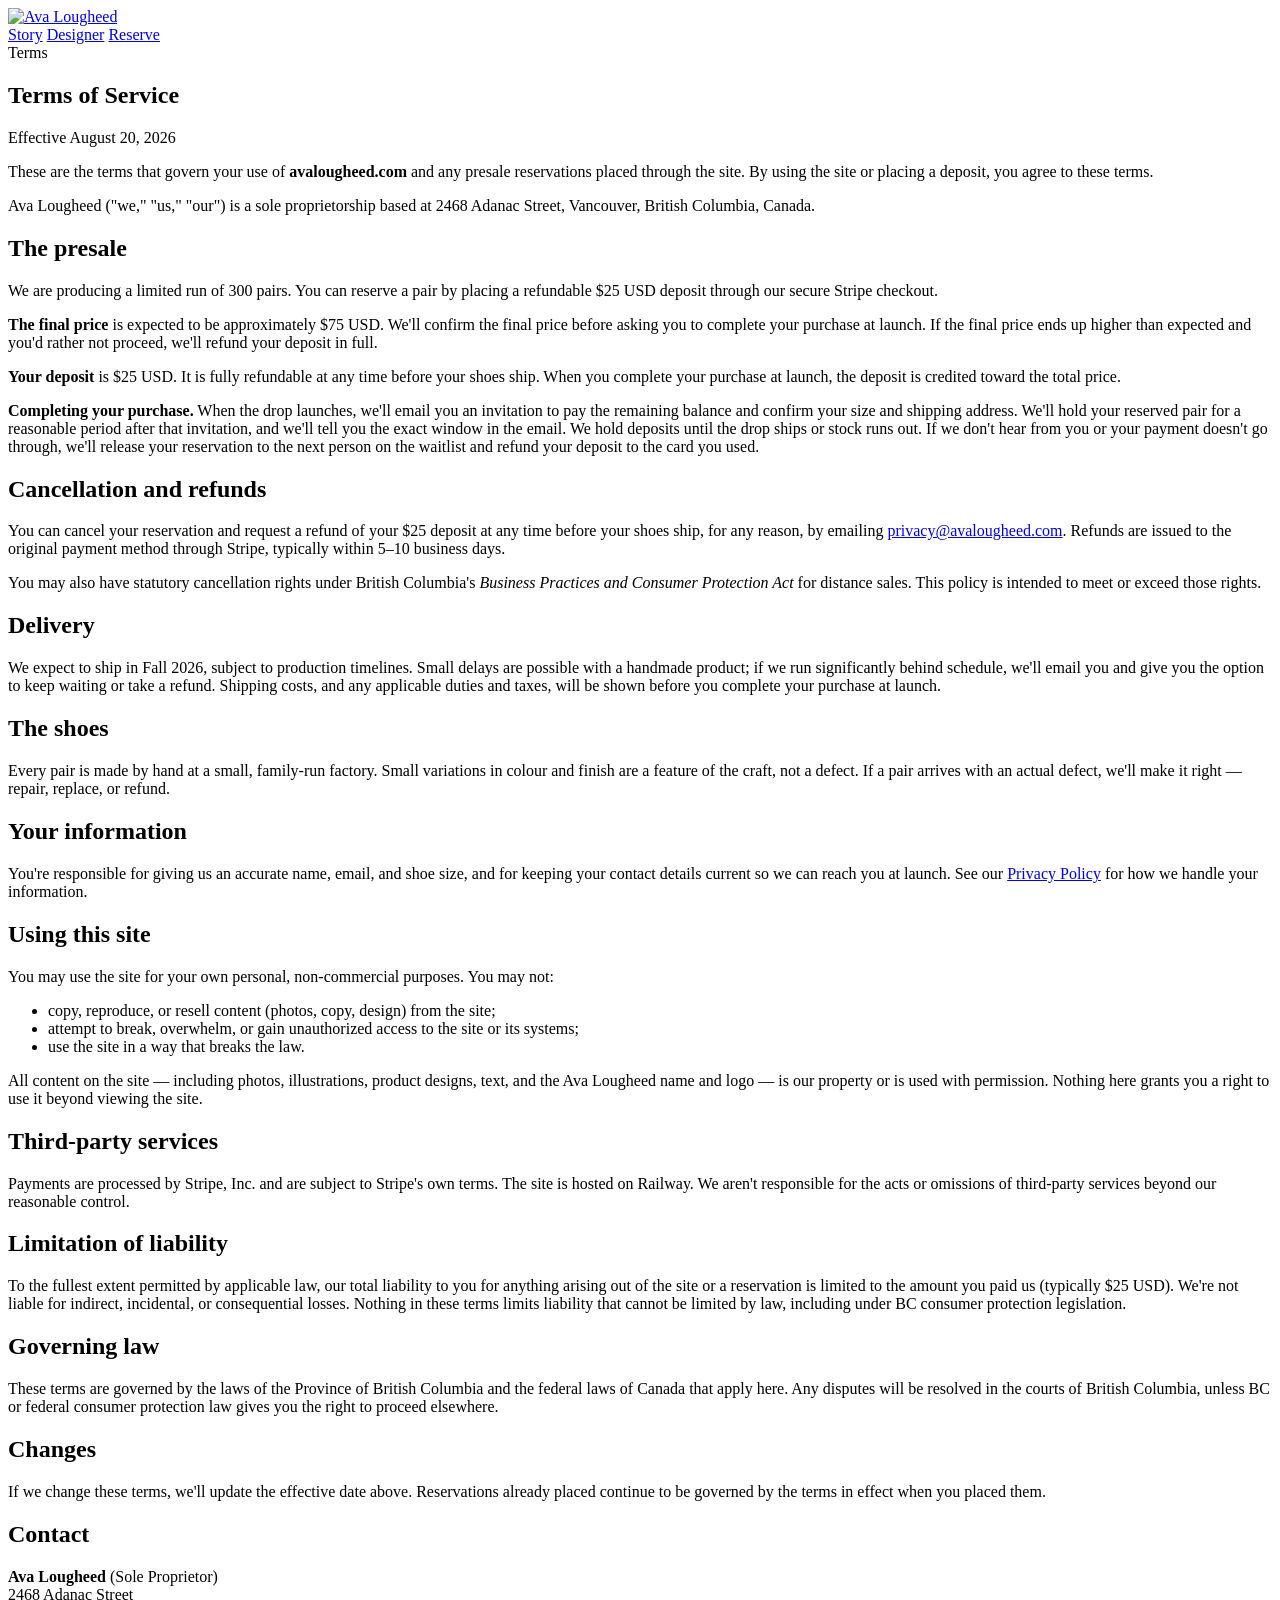
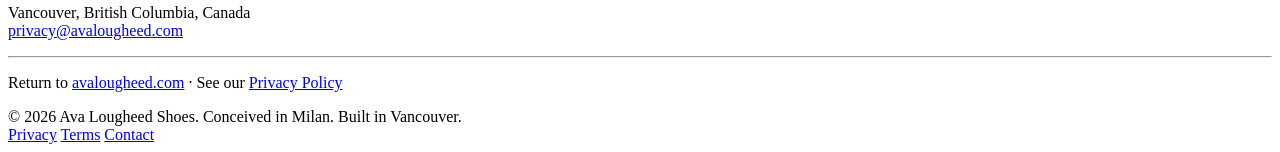
==== static/terms.html @ 5b7e8ca7 "Adding Privacy and ToS" ====
<!DOCTYPE html>
<html lang="en">
<head>
<meta charset="utf-8">
<meta name="viewport" content="width=device-width, initial-scale=1">
<title>Terms of Service — Ava Lougheed Shoes</title>
<meta name="description" content="Terms that govern presale reservations and use of the Ava Lougheed Shoes website.">
<link rel="preconnect" href="https://fonts.googleapis.com">
<link rel="preconnect" href="https://fonts.gstatic.com" crossorigin>
<link href="https://fonts.googleapis.com/css2?family=EB+Garamond:ital,wght@0,400;0,500;0,600;1,400&family=Work+Sans:wght@300;400;500;600&display=swap" rel="stylesheet">
<link rel="stylesheet" href="/styles.css">
</head>
<body>

<!-- NAV -->
<nav class="nav">
  <a href="/" class="nav-logo-link"><img src="/assets/logo.png" alt="Ava Lougheed" class="nav-logo"></a>
  <div class="nav-links">
    <a href="/#story">Story</a>
    <a href="/#designer">Designer</a>
    <a href="/#reserve">Reserve</a>
  </div>
</nav>

<article class="legal">
  <div class="eyebrow eyebrow-rust">Terms</div>
  <h1>Terms of Service</h1>
  <p class="effective">Effective August 20, 2026</p>

  <p>These are the terms that govern your use of <strong>avalougheed.com</strong> and any presale reservations placed through the site. By using the site or placing a deposit, you agree to these terms.</p>
  <p>Ava Lougheed ("we," "us," "our") is a sole proprietorship based at 2468 Adanac Street, Vancouver, British Columbia, Canada.</p>

  <h2>The presale</h2>
  <p>We are producing a limited run of 300 pairs. You can reserve a pair by placing a refundable $25 USD deposit through our secure Stripe checkout.</p>
  <p><strong>The final price</strong> is expected to be approximately $75 USD. We'll confirm the final price before asking you to complete your purchase at launch. If the final price ends up higher than expected and you'd rather not proceed, we'll refund your deposit in full.</p>
  <p><strong>Your deposit</strong> is $25 USD. It is fully refundable at any time before your shoes ship. When you complete your purchase at launch, the deposit is credited toward the total price.</p>
  <p><strong>Completing your purchase.</strong> When the drop launches, we'll email you an invitation to pay the remaining balance and confirm your size and shipping address. We'll hold your reserved pair for a reasonable period after that invitation, and we'll tell you the exact window in the email. We hold deposits until the drop ships or stock runs out. If we don't hear from you or your payment doesn't go through, we'll release your reservation to the next person on the waitlist and refund your deposit to the card you used.</p>

  <h2>Cancellation and refunds</h2>
  <p>You can cancel your reservation and request a refund of your $25 deposit at any time before your shoes ship, for any reason, by emailing <a href="mailto:privacy@avalougheed.com">privacy@avalougheed.com</a>. Refunds are issued to the original payment method through Stripe, typically within 5–10 business days.</p>
  <p>You may also have statutory cancellation rights under British Columbia's <em>Business Practices and Consumer Protection Act</em> for distance sales. This policy is intended to meet or exceed those rights.</p>

  <h2>Delivery</h2>
  <p>We expect to ship in Fall 2026, subject to production timelines. Small delays are possible with a handmade product; if we run significantly behind schedule, we'll email you and give you the option to keep waiting or take a refund. Shipping costs, and any applicable duties and taxes, will be shown before you complete your purchase at launch.</p>

  <h2>The shoes</h2>
  <p>Every pair is made by hand at a small, family-run factory. Small variations in colour and finish are a feature of the craft, not a defect. If a pair arrives with an actual defect, we'll make it right — repair, replace, or refund.</p>

  <h2>Your information</h2>
  <p>You're responsible for giving us an accurate name, email, and shoe size, and for keeping your contact details current so we can reach you at launch. See our <a href="/privacy.html">Privacy Policy</a> for how we handle your information.</p>

  <h2>Using this site</h2>
  <p>You may use the site for your own personal, non-commercial purposes. You may not:</p>
  <ul>
    <li>copy, reproduce, or resell content (photos, copy, design) from the site;</li>
    <li>attempt to break, overwhelm, or gain unauthorized access to the site or its systems;</li>
    <li>use the site in a way that breaks the law.</li>
  </ul>
  <p>All content on the site — including photos, illustrations, product designs, text, and the Ava Lougheed name and logo — is our property or is used with permission. Nothing here grants you a right to use it beyond viewing the site.</p>

  <h2>Third-party services</h2>
  <p>Payments are processed by Stripe, Inc. and are subject to Stripe's own terms. The site is hosted on Railway. We aren't responsible for the acts or omissions of third-party services beyond our reasonable control.</p>

  <h2>Limitation of liability</h2>
  <p>To the fullest extent permitted by applicable law, our total liability to you for anything arising out of the site or a reservation is limited to the amount you paid us (typically $25 USD). We're not liable for indirect, incidental, or consequential losses. Nothing in these terms limits liability that cannot be limited by law, including under BC consumer protection legislation.</p>

  <h2>Governing law</h2>
  <p>These terms are governed by the laws of the Province of British Columbia and the federal laws of Canada that apply here. Any disputes will be resolved in the courts of British Columbia, unless BC or federal consumer protection law gives you the right to proceed elsewhere.</p>

  <h2>Changes</h2>
  <p>If we change these terms, we'll update the effective date above. Reservations already placed continue to be governed by the terms in effect when you placed them.</p>

  <h2>Contact</h2>
  <p class="address">
    <strong>Ava Lougheed</strong> (Sole Proprietor)<br>
    2468 Adanac Street<br>
    Vancouver, British Columbia, Canada<br>
    <a href="mailto:privacy@avalougheed.com">privacy@avalougheed.com</a>
  </p>

  <hr>
  <p class="return">Return to <a href="/">avalougheed.com</a> · See our <a href="/privacy.html">Privacy Policy</a></p>
</article>

<footer class="footer">
  <div class="footer-inner">
    <div>© 2026 Ava Lougheed Shoes. Conceived in Milan. Built in Vancouver.</div>
    <div class="footer-links">
      <a href="/privacy.html">Privacy</a>
      <a href="/terms.html">Terms</a>
      <a href="mailto:privacy@avalougheed.com">Contact</a>
    </div>
  </div>
</footer>

</body>
</html>
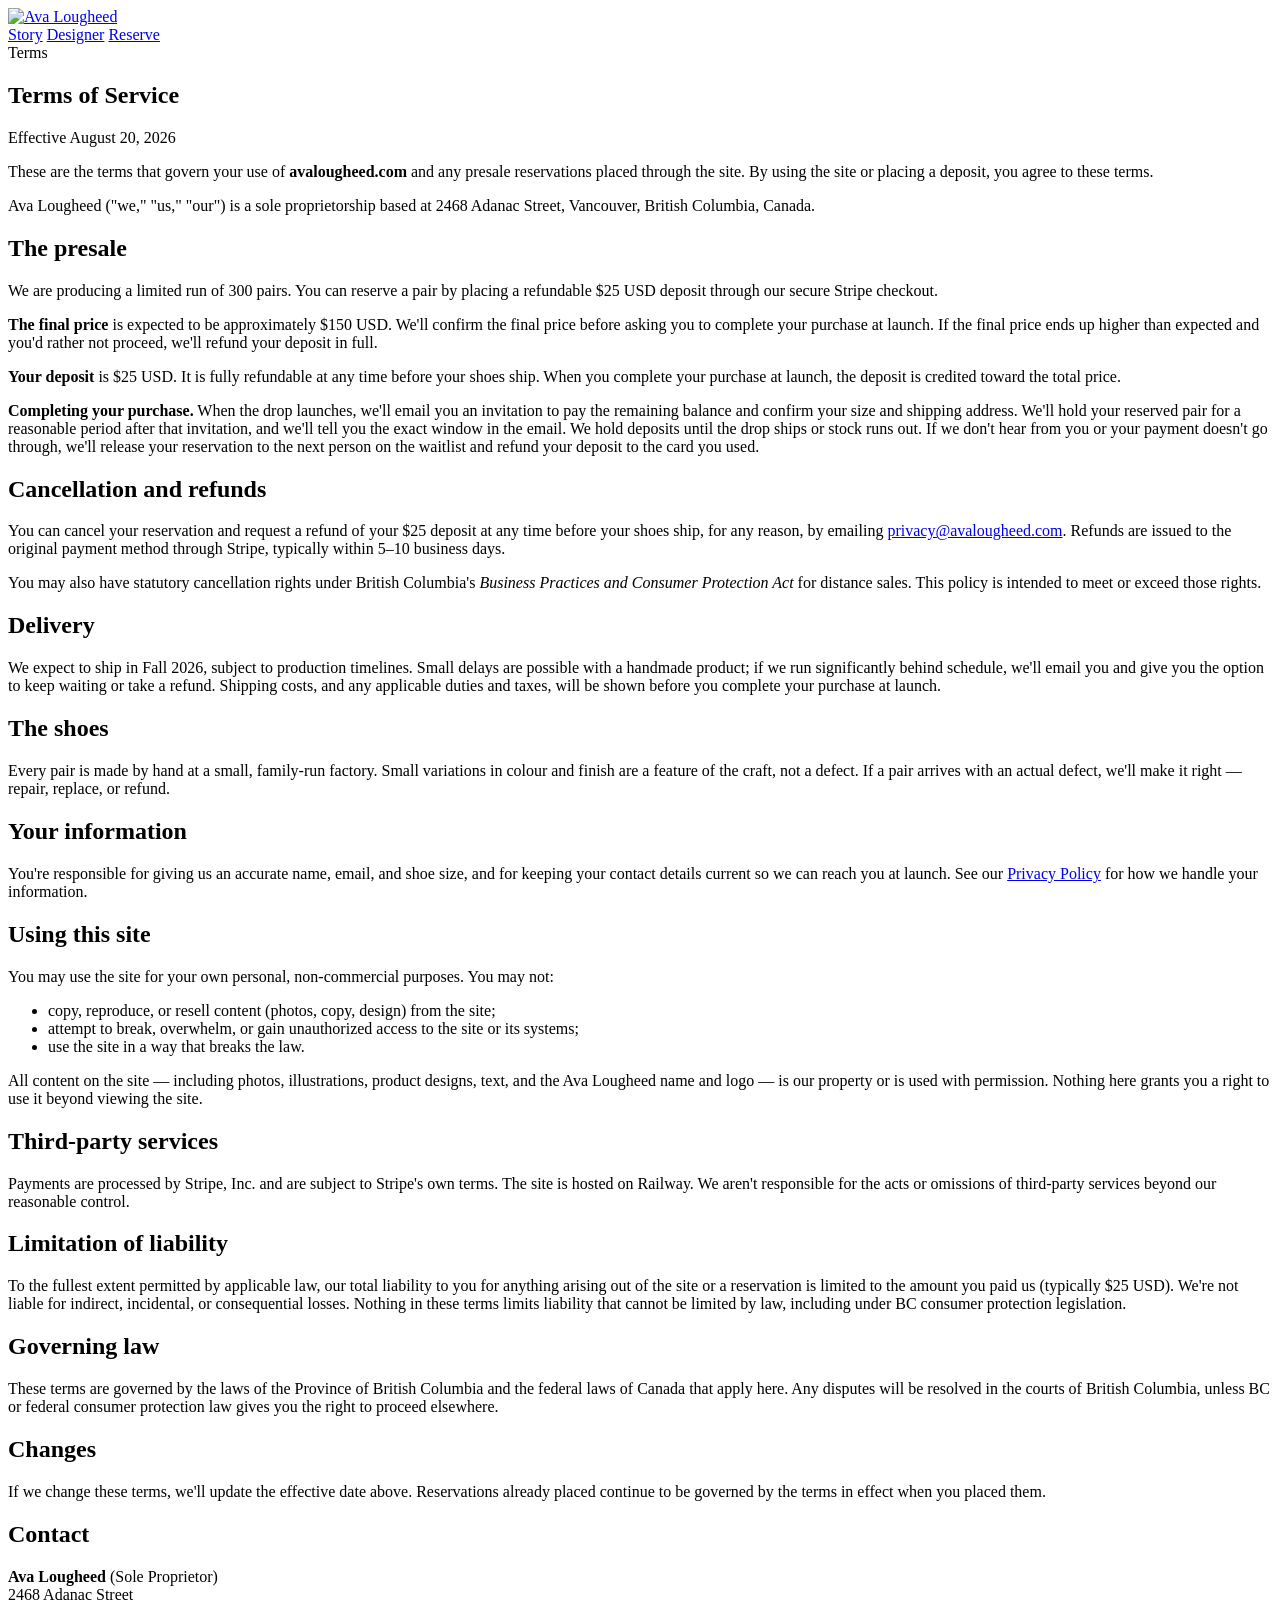
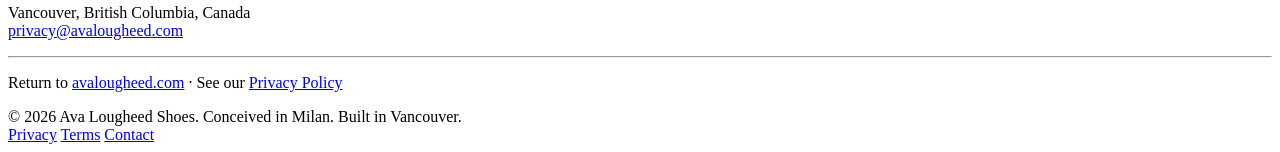
==== commit 4fa0e0d1: "Reflecting new retail price" ====
--- a/static/terms.html
+++ b/static/terms.html
@@ -32,7 +32,7 @@
 
   <h2>The presale</h2>
   <p>We are producing a limited run of 300 pairs. You can reserve a pair by placing a refundable $25 USD deposit through our secure Stripe checkout.</p>
-  <p><strong>The final price</strong> is expected to be approximately $75 USD. We'll confirm the final price before asking you to complete your purchase at launch. If the final price ends up higher than expected and you'd rather not proceed, we'll refund your deposit in full.</p>
+  <p><strong>The final price</strong> is expected to be approximately $150 USD. We'll confirm the final price before asking you to complete your purchase at launch. If the final price ends up higher than expected and you'd rather not proceed, we'll refund your deposit in full.</p>
   <p><strong>Your deposit</strong> is $25 USD. It is fully refundable at any time before your shoes ship. When you complete your purchase at launch, the deposit is credited toward the total price.</p>
   <p><strong>Completing your purchase.</strong> When the drop launches, we'll email you an invitation to pay the remaining balance and confirm your size and shipping address. We'll hold your reserved pair for a reasonable period after that invitation, and we'll tell you the exact window in the email. We hold deposits until the drop ships or stock runs out. If we don't hear from you or your payment doesn't go through, we'll release your reservation to the next person on the waitlist and refund your deposit to the card you used.</p>
 
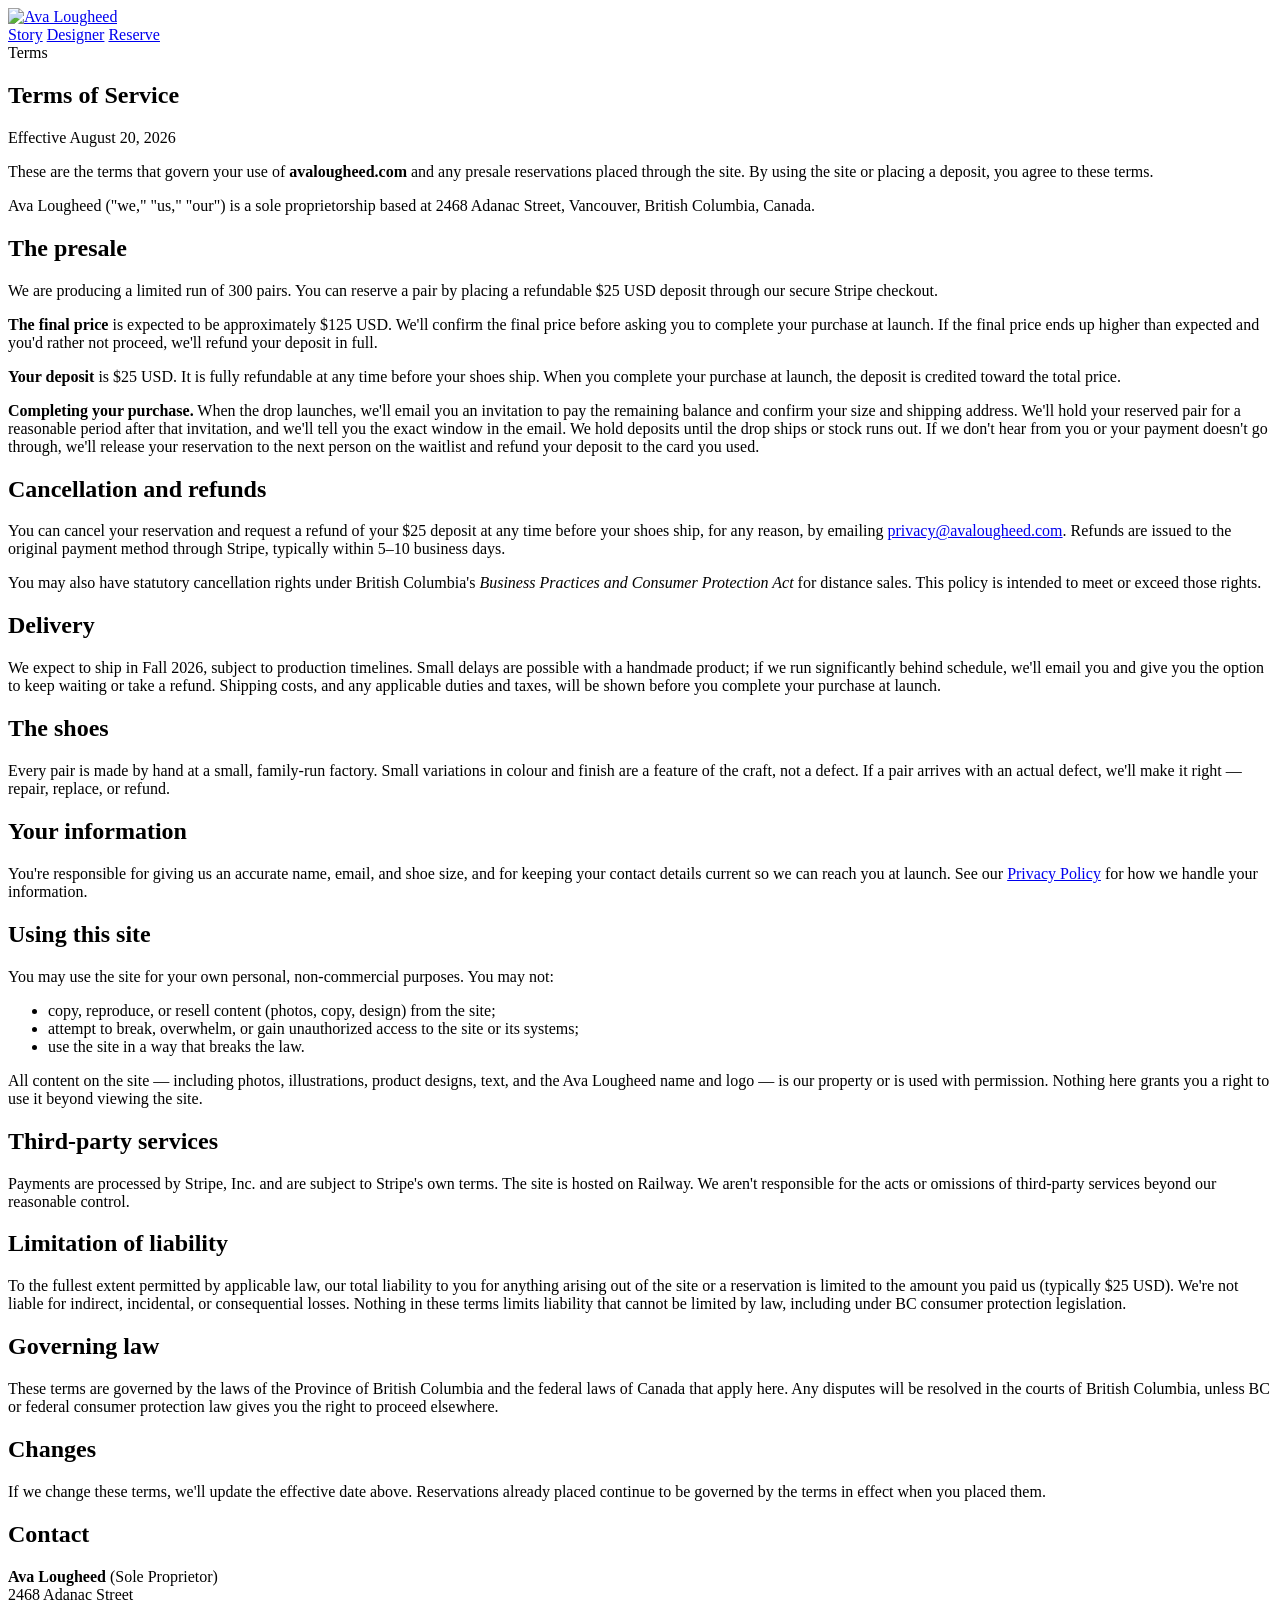
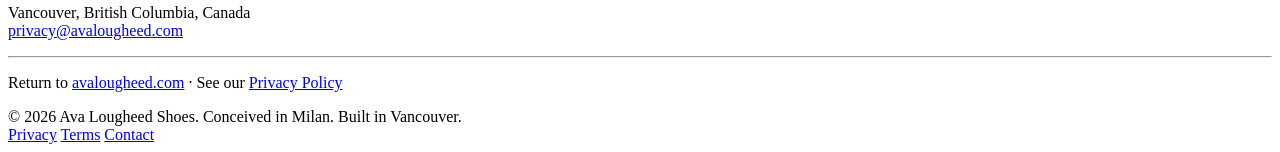
==== commit 9a16201f: "125 price adjustment" ====
--- a/static/terms.html
+++ b/static/terms.html
@@ -17,7 +17,7 @@
   <a href="/" class="nav-logo-link"><img src="/assets/logo.png" alt="Ava Lougheed" class="nav-logo"></a>
   <div class="nav-links">
     <a href="/#story">Story</a>
-    <a href="/#designer">Designer</a>
+    <a href="/designer.html">Designer</a>
     <a href="/#reserve">Reserve</a>
   </div>
 </nav>
@@ -32,7 +32,7 @@
 
   <h2>The presale</h2>
   <p>We are producing a limited run of 300 pairs. You can reserve a pair by placing a refundable $25 USD deposit through our secure Stripe checkout.</p>
-  <p><strong>The final price</strong> is expected to be approximately $150 USD. We'll confirm the final price before asking you to complete your purchase at launch. If the final price ends up higher than expected and you'd rather not proceed, we'll refund your deposit in full.</p>
+  <p><strong>The final price</strong> is expected to be approximately $125 USD. We'll confirm the final price before asking you to complete your purchase at launch. If the final price ends up higher than expected and you'd rather not proceed, we'll refund your deposit in full.</p>
   <p><strong>Your deposit</strong> is $25 USD. It is fully refundable at any time before your shoes ship. When you complete your purchase at launch, the deposit is credited toward the total price.</p>
   <p><strong>Completing your purchase.</strong> When the drop launches, we'll email you an invitation to pay the remaining balance and confirm your size and shipping address. We'll hold your reserved pair for a reasonable period after that invitation, and we'll tell you the exact window in the email. We hold deposits until the drop ships or stock runs out. If we don't hear from you or your payment doesn't go through, we'll release your reservation to the next person on the waitlist and refund your deposit to the card you used.</p>
 
